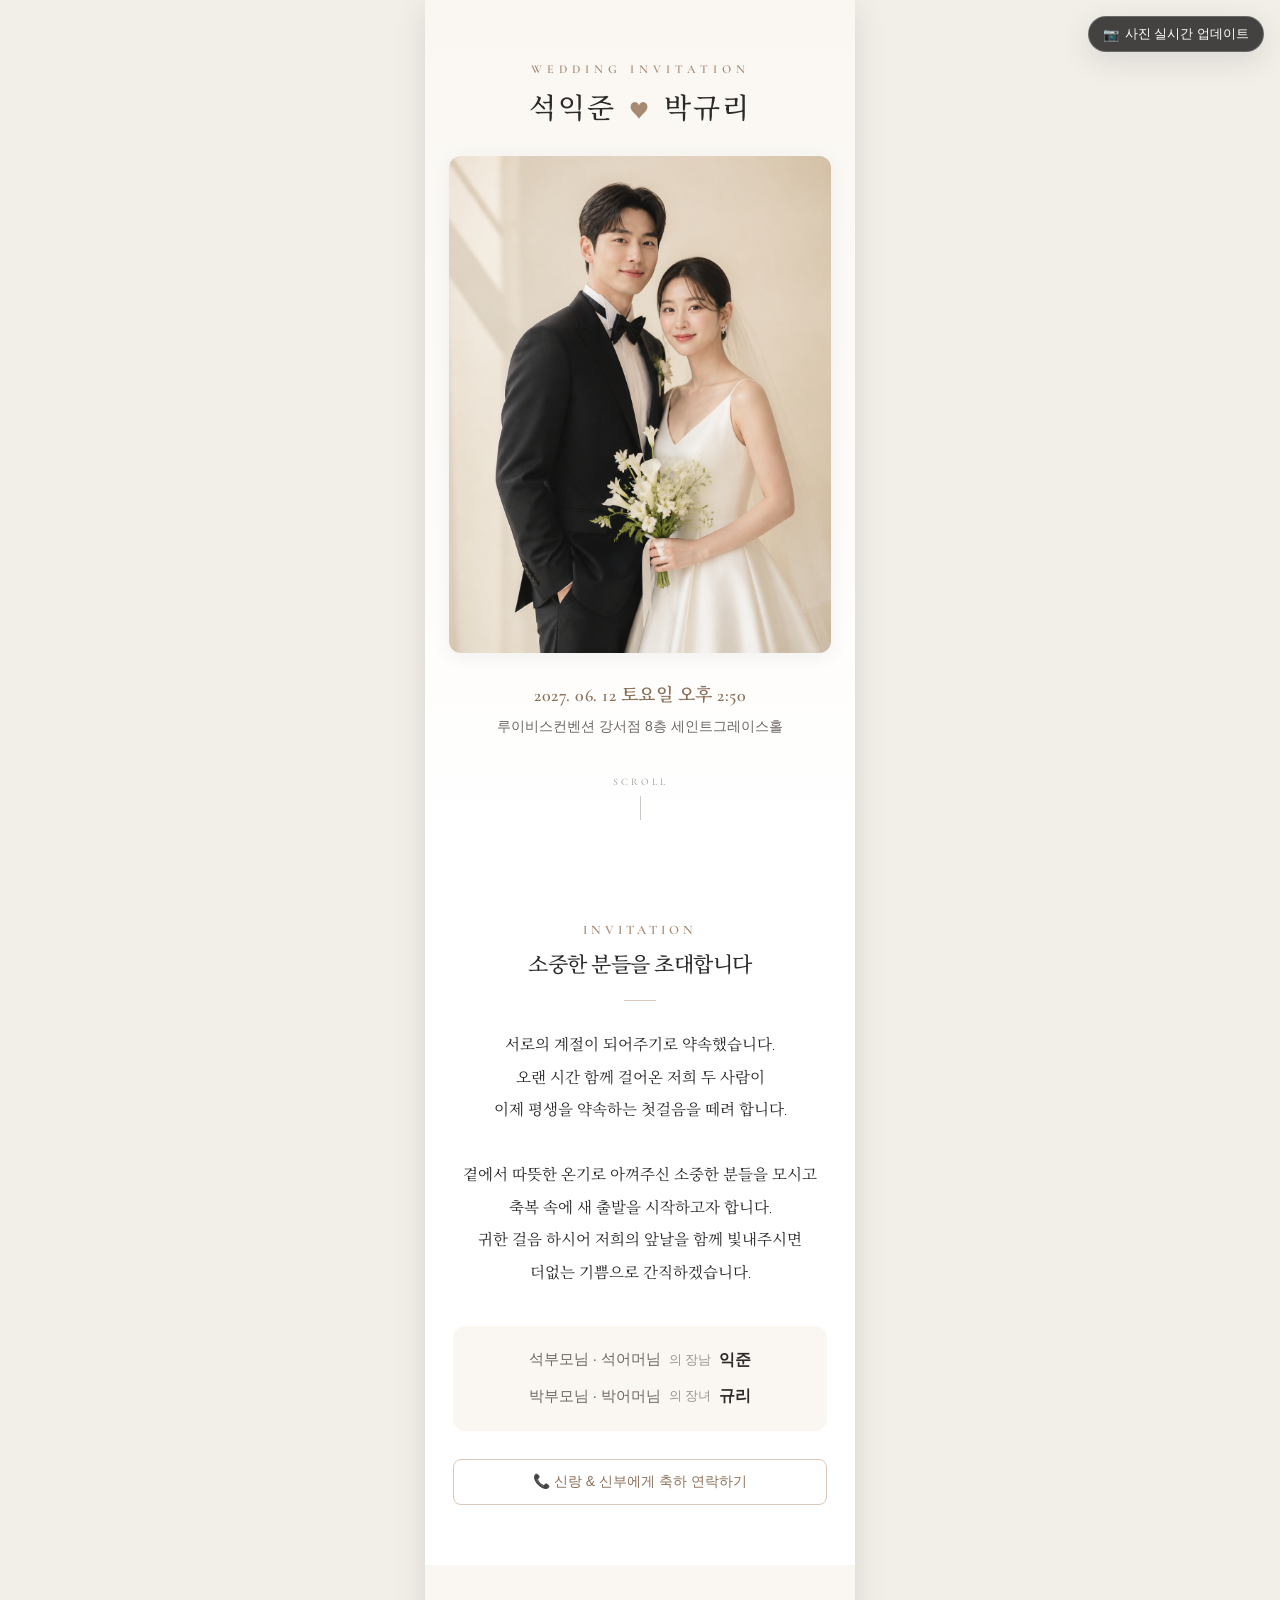
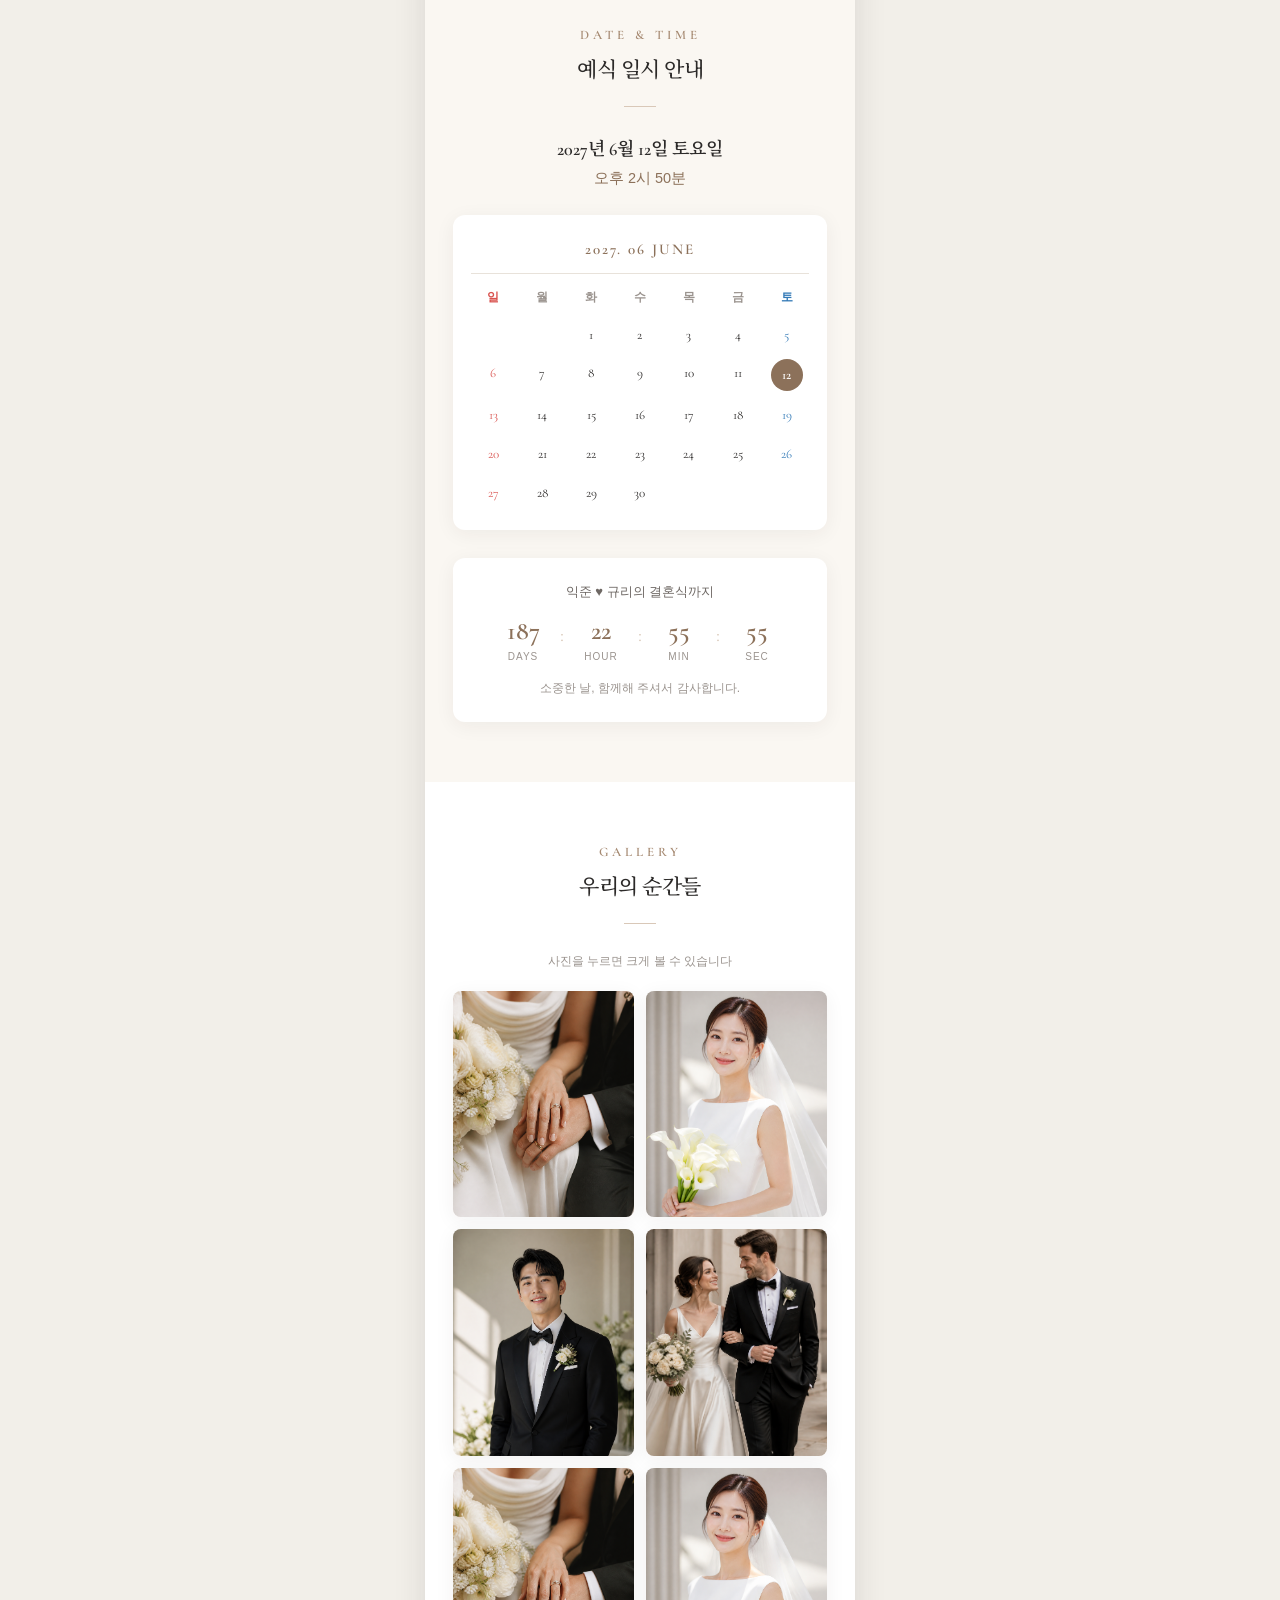
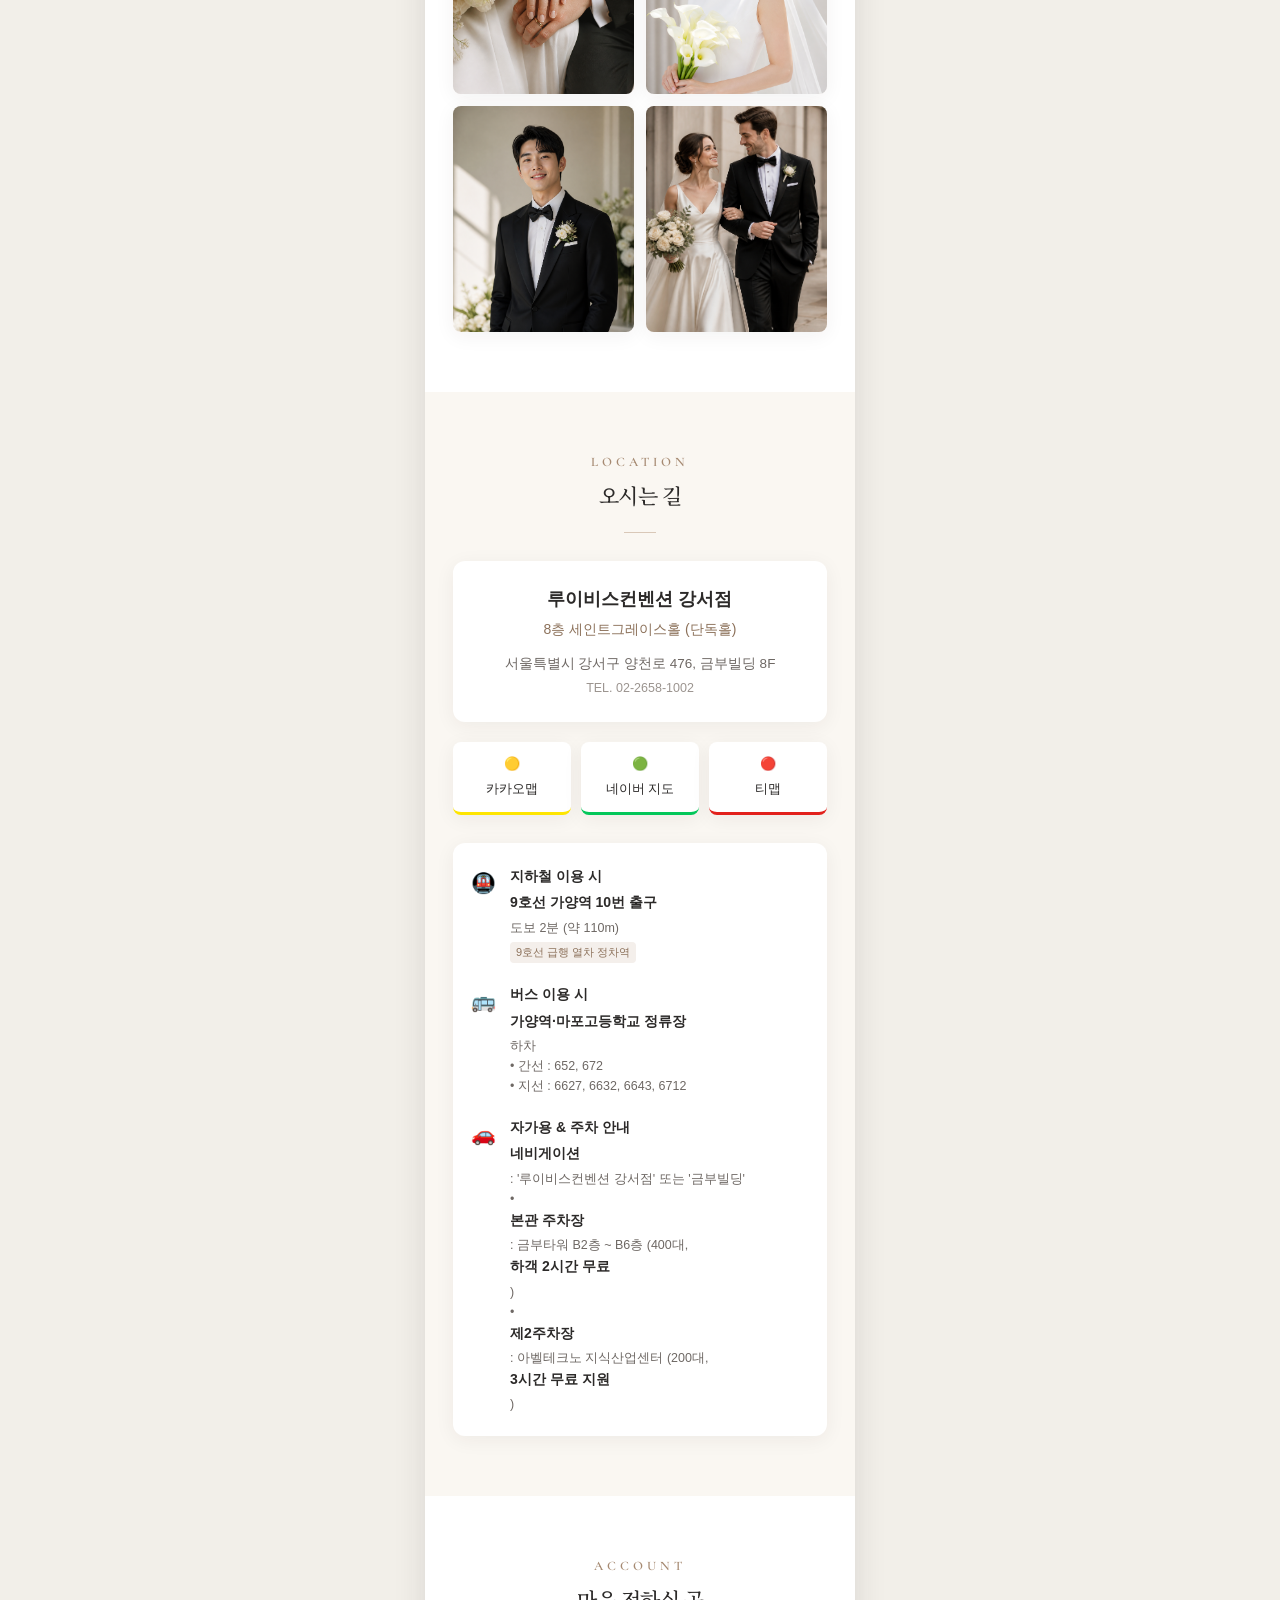
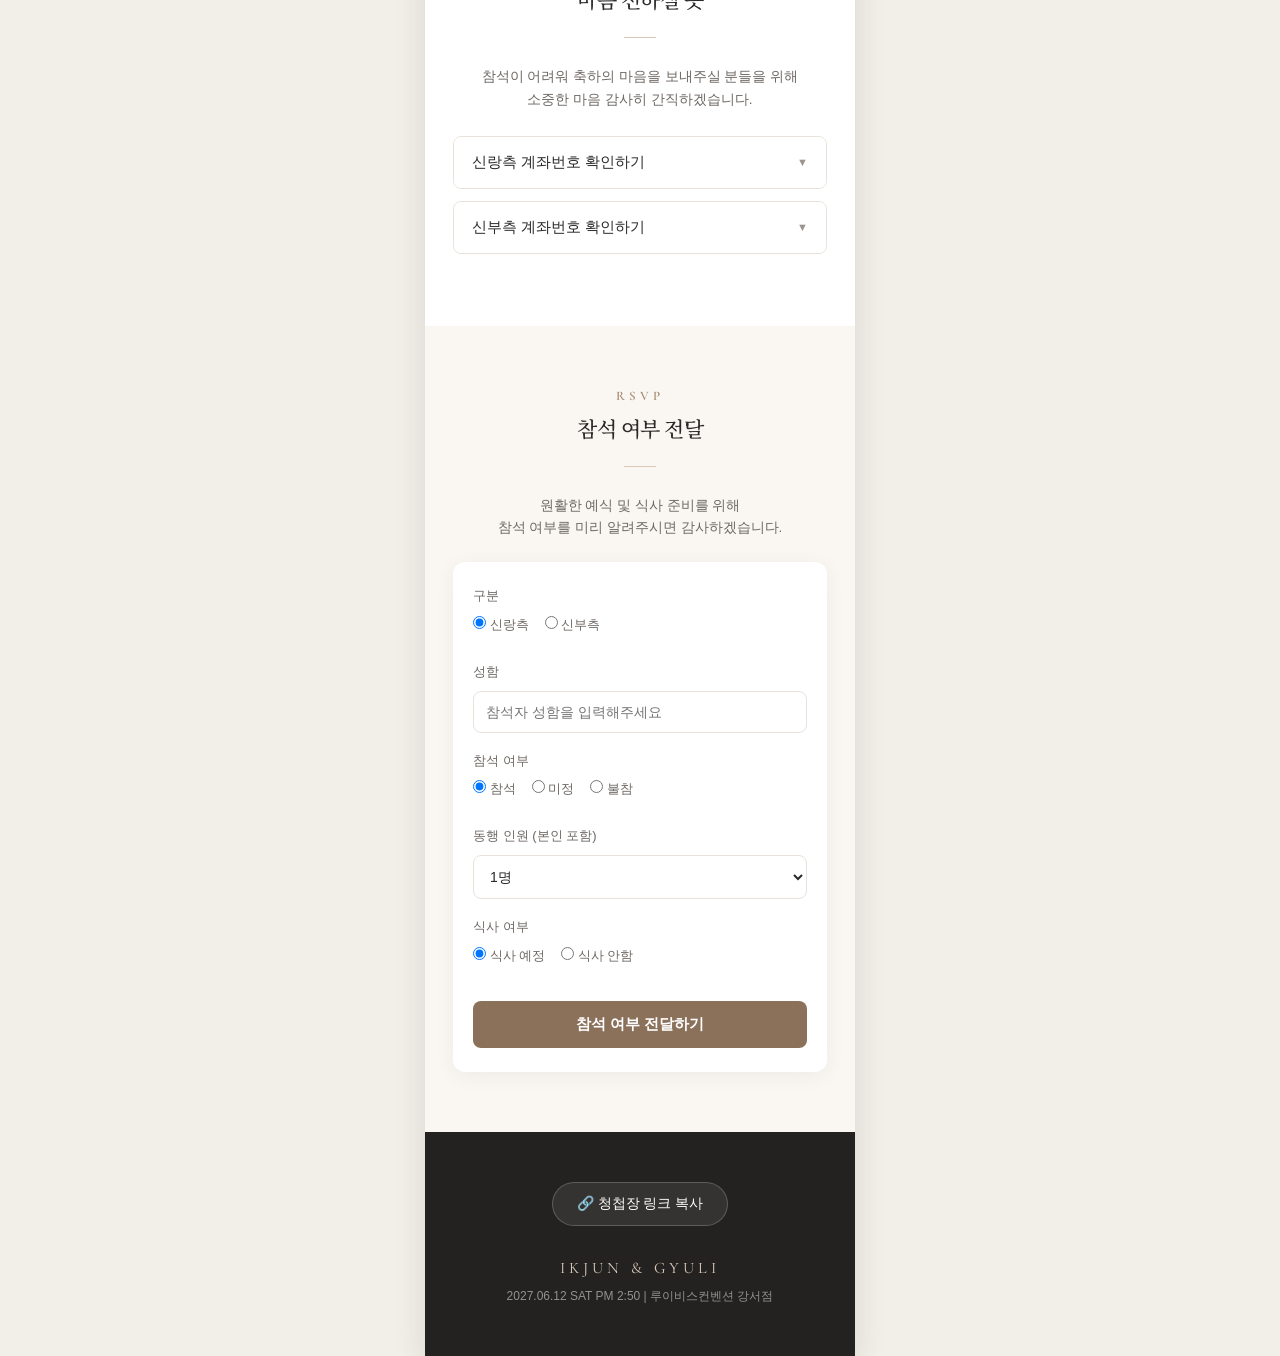
==== index.html @ af6e1e50 "석익준 ♥ 박규리 모바일 청첩장 웹사이트 최초 배포" ====
<!DOCTYPE html>
<html lang="ko">
<head>
  <meta charset="UTF-8">
  <meta name="viewport" content="width=device-width, initial-scale=1.0, maximum-scale=1.0, user-scalable=no">
  <title>석익준 ♥ 박규리 결혼합니다</title>

  <!-- Open Graph / KakaoTalk Preview -->
  <meta property="og:type" content="website">
  <meta property="og:title" content="석익준 ♥ 박규리 결혼합니다">
  <meta property="og:description" content="2027년 6월 12일 토요일 오후 2시 50분 | 루이비스컨벤션 강서점 8층">
  <meta property="og:image" content="images/cover.jpg">

  <!-- Fonts -->
  <link rel="preconnect" href="https://fonts.googleapis.com">
  <link rel="preconnect" href="https://fonts.gstatic.com" crossorigin>
  <link href="https://fonts.googleapis.com/css2?family=Cormorant+Garamond:ital,wght@0,400;0,600;1,400&family=Noto+Serif+KR:wght@300;400;500;600&family=Pretendard:wght@300;400;500;600&display=swap" rel="stylesheet">

  <link rel="stylesheet" href="style.css">
</head>
<body>

  <!-- Floating Photo Manager Button -->
  <div class="photo-admin-bar">
    <button id="open-photo-manager-btn" class="photo-admin-btn" title="스튜디오 수정본 사진 바로 교체하기">
      <span class="icon">📷</span>
      <span class="text">사진 실시간 업데이트</span>
    </button>
  </div>

  <div class="mobile-wrapper">

    <!-- 1. MAIN COVER -->
    <section class="section cover-section">
      <div class="cover-header">
        <p class="en-sub">WEDDING INVITATION</p>
        <h1 class="couple-names">석익준 <span class="heart">♥</span> 박규리</h1>
      </div>

      <div class="cover-image-container">
        <img id="main-cover-img" src="images/cover.jpg" alt="석익준 박규리 웨딩 커버 사진" class="cover-img">
        <div class="image-overlay"></div>
      </div>

      <div class="cover-info">
        <p class="date-text" id="cover-date-display">2027. 06. 12 토요일 오후 2:50</p>
        <p class="venue-text" id="cover-venue-display">루이비스컨벤션 강서점 8층 세인트그레이스홀</p>
      </div>

      <div class="scroll-down-indicator">
        <span>SCROLL</span>
        <div class="arrow-down"></div>
      </div>
    </section>

    <!-- 2. INVITATION MESSAGE -->
    <section class="section greeting-section">
      <p class="section-en-title">INVITATION</p>
      <h2 class="section-title">소중한 분들을 초대합니다</h2>
      <div class="gold-divider"></div>

      <div class="greeting-message" id="greeting-message-box">
        <!-- Injected from config.js -->
      </div>

      <div class="family-relation">
        <div class="family-row">
          <span class="parents" id="groom-parents">석부모님 · 석어머님</span>
          <span class="relation">의 장남</span>
          <span class="name groom-highlight" id="groom-name">익준</span>
        </div>
        <div class="family-row">
          <span class="parents" id="bride-parents">박부모님 · 박어머님</span>
          <span class="relation">의 장녀</span>
          <span class="name bride-highlight" id="bride-name">규리</span>
        </div>
      </div>

      <div class="contact-action-box">
        <button class="btn-outline" id="open-contact-modal-btn">
          📞 신랑 & 신부에게 축하 연락하기
        </button>
      </div>
    </section>

    <!-- 3. CALENDAR & D-DAY -->
    <section class="section calendar-section">
      <p class="section-en-title">DATE & TIME</p>
      <h2 class="section-title">예식 일시 안내</h2>
      <div class="gold-divider"></div>

      <p class="date-large">2027년 6월 12일 토요일</p>
      <p class="time-large">오후 2시 50분</p>

      <!-- Mini Calendar -->
      <div class="mini-calendar-card">
        <div class="cal-header">2027. 06 JUNE</div>
        <div class="cal-grid">
          <span class="cal-day sun">일</span>
          <span class="cal-day">월</span>
          <span class="cal-day">화</span>
          <span class="cal-day">수</span>
          <span class="cal-day">목</span>
          <span class="cal-day">금</span>
          <span class="cal-day sat">토</span>

          <span class="cal-num empty"></span>
          <span class="cal-num empty"></span>
          <span class="cal-num">1</span>
          <span class="cal-num">2</span>
          <span class="cal-num">3</span>
          <span class="cal-num">4</span>
          <span class="cal-num sat">5</span>

          <span class="cal-num sun">6</span>
          <span class="cal-num">7</span>
          <span class="cal-num">8</span>
          <span class="cal-num">9</span>
          <span class="cal-num">10</span>
          <span class="cal-num">11</span>
          <span class="cal-num sat target-wedding-day">12<span class="day-heart">♥</span></span>

          <span class="cal-num sun">13</span>
          <span class="cal-num">14</span>
          <span class="cal-num">15</span>
          <span class="cal-num">16</span>
          <span class="cal-num">17</span>
          <span class="cal-num">18</span>
          <span class="cal-num sat">19</span>

          <span class="cal-num sun">20</span>
          <span class="cal-num">21</span>
          <span class="cal-num">22</span>
          <span class="cal-num">23</span>
          <span class="cal-num">24</span>
          <span class="cal-num">25</span>
          <span class="cal-num sat">26</span>

          <span class="cal-num sun">27</span>
          <span class="cal-num">28</span>
          <span class="cal-num">29</span>
          <span class="cal-num">30</span>
          <span class="cal-num empty"></span>
          <span class="cal-num empty"></span>
          <span class="cal-num empty"></span>
        </div>
      </div>

      <!-- D-DAY COUNTDOWN -->
      <div class="dday-countdown-box">
        <p class="dday-tag" id="dday-title">익준 ♥ 규리의 결혼식까지</p>
        <div class="countdown-units">
          <div class="unit-box">
            <span class="number" id="cd-days">000</span>
            <span class="label">DAYS</span>
          </div>
          <span class="colon">:</span>
          <div class="unit-box">
            <span class="number" id="cd-hours">00</span>
            <span class="label">HOUR</span>
          </div>
          <span class="colon">:</span>
          <div class="unit-box">
            <span class="number" id="cd-minutes">00</span>
            <span class="label">MIN</span>
          </div>
          <span class="colon">:</span>
          <div class="unit-box">
            <span class="number" id="cd-seconds">00</span>
            <span class="label">SEC</span>
          </div>
        </div>
        <p class="dday-msg" id="dday-submessage">소중한 날, 함께해 주셔서 감사합니다.</p>
      </div>
    </section>

    <!-- 4. GALLERY -->
    <section class="section gallery-section">
      <p class="section-en-title">GALLERY</p>
      <h2 class="section-title">우리의 순간들</h2>
      <div class="gold-divider"></div>
      <p class="gallery-hint">사진을 누르면 크게 볼 수 있습니다</p>

      <div class="gallery-grid" id="gallery-grid-container">
        <!-- 8 photos dynamically rendered -->
      </div>
    </section>

    <!-- 5. LOCATION & NAVIGATION -->
    <section class="section location-section">
      <p class="section-en-title">LOCATION</p>
      <h2 class="section-title">오시는 길</h2>
      <div class="gold-divider"></div>

      <div class="venue-info-card">
        <h3 class="venue-main-title" id="loc-venue-name">루이비스컨벤션 강서점</h3>
        <p class="venue-hall-sub" id="loc-venue-hall">8층 세인트그레이스홀 (단독홀)</p>
        <p class="venue-address" id="loc-venue-address">서울특별시 강서구 양천로 476, 금부빌딩 8F</p>
        <p class="venue-phone" id="loc-venue-phone">TEL. 02-2658-1002</p>
      </div>

      <!-- Quick Nav Buttons -->
      <div class="nav-app-buttons">
        <a id="btn-nav-kakao" href="#" target="_blank" class="nav-btn kakao">
          <span class="nav-icon">🟡</span> 카카오맵
        </a>
        <a id="btn-nav-naver" href="#" target="_blank" class="nav-btn naver">
          <span class="nav-icon">🟢</span> 네이버 지도
        </a>
        <a id="btn-nav-tmap" href="#" target="_blank" class="nav-btn tmap">
          <span class="nav-icon">🔴</span> 티맵
        </a>
      </div>

      <!-- Transit Details -->
      <div class="transit-guide-box">
        <div class="transit-item">
          <div class="transit-icon subway">🚇</div>
          <div class="transit-text">
            <strong>지하철 이용 시</strong>
            <p><strong>9호선 가양역 10번 출구</strong> 도보 2분 (약 110m)<br>
            <span class="tag-accent">9호선 급행 열차 정차역</span></p>
          </div>
        </div>

        <div class="transit-item">
          <div class="transit-icon bus">🚌</div>
          <div class="transit-text">
            <strong>버스 이용 시</strong>
            <p><strong>가양역·마포고등학교 정류장</strong> 하차<br>
            • 간선 : 652, 672<br>
            • 지선 : 6627, 6632, 6643, 6712</p>
          </div>
        </div>

        <div class="transit-item">
          <div class="transit-icon car">🚗</div>
          <div class="transit-text">
            <strong>자가용 & 주차 안내</strong>
            <p><strong>네비게이션</strong> : '루이비스컨벤션 강서점' 또는 '금부빌딩'<br>
            • <strong>본관 주차장</strong> : 금부타워 B2층 ~ B6층 (400대, <strong>하객 2시간 무료</strong>)<br>
            • <strong>제2주차장</strong> : 아벨테크노 지식산업센터 (200대, <strong>3시간 무료 지원</strong>)</p>
          </div>
        </div>
      </div>
    </section>

    <!-- 6. ACCOUNT / GIFT -->
    <section class="section account-section">
      <p class="section-en-title">ACCOUNT</p>
      <h2 class="section-title">마음 전하실 곳</h2>
      <div class="gold-divider"></div>
      <p class="account-desc">
        참석이 어려워 축하의 마음을 보내주실 분들을 위해<br>
        소중한 마음 감사히 간직하겠습니다.
      </p>

      <!-- Groom Account Accordion -->
      <div class="account-accordion">
        <button class="accordion-header" id="acc-groom-toggle">
          <span>신랑측 계좌번호 확인하기</span>
          <span class="arrow">▼</span>
        </button>
        <div class="accordion-content" id="acc-groom-body">
          <div class="account-item">
            <div class="acc-info">
              <span class="bank-name" id="groom-acc-bank">국민은행</span>
              <span class="acc-num" id="groom-acc-num">000-000-000000</span>
              <span class="acc-holder" id="groom-acc-holder">예금주 : 석익준</span>
            </div>
            <button class="btn-copy" onclick="copyAccount('groom')">복사</button>
          </div>
        </div>
      </div>

      <!-- Bride Account Accordion -->
      <div class="account-accordion">
        <button class="accordion-header" id="acc-bride-toggle">
          <span>신부측 계좌번호 확인하기</span>
          <span class="arrow">▼</span>
        </button>
        <div class="accordion-content" id="acc-bride-body">
          <div class="account-item">
            <div class="acc-info">
              <span class="bank-name" id="bride-acc-bank">신한은행</span>
              <span class="acc-num" id="bride-acc-num">000-000-000000</span>
              <span class="acc-holder" id="bride-acc-holder">예금주 : 박규리</span>
            </div>
            <button class="btn-copy" onclick="copyAccount('bride')">복사</button>
          </div>
        </div>
      </div>
    </section>

    <!-- 7. RSVP (ATTENDANCE) -->
    <section class="section rsvp-section">
      <p class="section-en-title">RSVP</p>
      <h2 class="section-title">참석 여부 전달</h2>
      <div class="gold-divider"></div>
      <p class="rsvp-desc">
        원활한 예식 및 식사 준비를 위해<br>
        참석 여부를 미리 알려주시면 감사하겠습니다.
      </p>

      <form id="rsvp-form" class="rsvp-form" onsubmit="handleRSVP(event)">
        <div class="form-group">
          <label>구분</label>
          <div class="radio-row">
            <label class="radio-label">
              <input type="radio" name="side" value="신랑측" checked> 신랑측
            </label>
            <label class="radio-label">
              <input type="radio" name="side" value="신부측"> 신부측
            </label>
          </div>
        </div>

        <div class="form-group">
          <label for="rsvp-name">성함</label>
          <input type="text" id="rsvp-name" placeholder="참석자 성함을 입력해주세요" required>
        </div>

        <div class="form-group">
          <label>참석 여부</label>
          <div class="radio-row">
            <label class="radio-label">
              <input type="radio" name="attend" value="참석" checked> 참석
            </label>
            <label class="radio-label">
              <input type="radio" name="attend" value="미정"> 미정
            </label>
            <label class="radio-label">
              <input type="radio" name="attend" value="불참"> 불참
            </label>
          </div>
        </div>

        <div class="form-group">
          <label for="rsvp-count">동행 인원 (본인 포함)</label>
          <select id="rsvp-count">
            <option value="1">1명</option>
            <option value="2">2명</option>
            <option value="3">3명</option>
            <option value="4">4명 이상</option>
          </select>
        </div>

        <div class="form-group">
          <label>식사 여부</label>
          <div class="radio-row">
            <label class="radio-label">
              <input type="radio" name="meal" value="식사함" checked> 식사 예정
            </label>
            <label class="radio-label">
              <input type="radio" name="meal" value="식사안함"> 식사 안함
            </label>
          </div>
        </div>

        <button type="submit" class="btn-submit-rsvp">참석 여부 전달하기</button>
      </form>
    </section>

    <!-- 8. SHARE & FOOTER -->
    <footer class="footer-section">
      <div class="share-buttons">
        <button class="btn-share link" onclick="copyPageLink()">
          🔗 청첩장 링크 복사
        </button>
      </div>

      <div class="footer-credits">
        <p class="footer-names">IKJUN & GYULI</p>
        <p class="footer-copy">2027.06.12 SAT PM 2:50 | 루이비스컨벤션 강서점</p>
      </div>
    </footer>

  </div><!-- /.mobile-wrapper -->


  <!-- MODAL 1: CONTACT MODAL -->
  <div id="contact-modal" class="modal-overlay">
    <div class="modal-card">
      <div class="modal-header">
        <h3>축하 연락하기</h3>
        <button class="modal-close" onclick="closeContactModal()">✕</button>
      </div>
      <div class="modal-body">
        <div class="contact-person-card">
          <div class="person-role">신랑 석익준</div>
          <div class="person-btns">
            <a href="tel:010-0000-0000" class="btn-call">📞 전화</a>
            <a href="sms:010-0000-0000" class="btn-sms">💬 문자</a>
          </div>
        </div>
        <div class="contact-person-card">
          <div class="person-role">신부 박규리</div>
          <div class="person-btns">
            <a href="tel:010-8700-9597" class="btn-call">📞 전화</a>
            <a href="sms:010-8700-9597" class="btn-sms">💬 문자</a>
          </div>
        </div>
      </div>
    </div>
  </div>


  <!-- MODAL 2: LIGHTBOX PHOTO MODAL -->
  <div id="lightbox-modal" class="lightbox-overlay" onclick="closeLightbox(event)">
    <div class="lightbox-content">
      <button class="lightbox-close" onclick="closeLightboxDirect()">✕</button>
      <img id="lightbox-img" src="" alt="웨딩 사진 확대">
      <div class="lightbox-nav">
        <button class="lightbox-prev" onclick="prevLightbox(event)">‹</button>
        <span id="lightbox-counter" class="lightbox-counter">1 / 8</span>
        <button class="lightbox-next" onclick="nextLightbox(event)">›</button>
      </div>
    </div>
  </div>


  <!-- MODAL 3: ⭐️ REAL-TIME PHOTO UPDATE MANAGER (규리 님 전용 사진 교체 모달) -->
  <div id="photo-manager-modal" class="modal-overlay">
    <div class="modal-card photo-admin-card">
      <div class="modal-header">
        <h3>📷 사진 실시간 업데이트 관리</h3>
        <button class="modal-close" onclick="closePhotoManager()">✕</button>
      </div>
      <div class="modal-body">
        <p class="admin-notice">
          스튜디오 수정본 사진이 나오면 아래 버튼을 눌러 사진을 선택해 주세요.<br>
          <strong>화면에 즉시 반영되어 모바일 청첩장 모습을 바로 확인하실 수 있습니다!</strong>
        </p>

        <!-- Cover Photo Upload -->
        <div class="upload-slot-group">
          <label class="slot-title">👑 메인 커버 사진 (1장)</label>
          <div class="slot-row">
            <div class="thumb-preview" id="thumb-cover">
              <img src="images/cover.jpg" alt="커버 미리보기">
            </div>
            <div class="slot-controls">
              <input type="file" id="input-cover" accept="image/*" class="file-input" onchange="previewImage(event, 'cover')">
              <label for="input-cover" class="btn-file-select">사진 선택하기</label>
            </div>
          </div>
        </div>

        <hr class="admin-divider">

        <!-- Gallery Photos Upload (1~8) -->
        <div class="upload-slot-group">
          <label class="slot-title">🖼️ 갤러리 사진 (최대 8장)</label>
          <div class="gallery-upload-grid" id="gallery-upload-slots">
            <!-- 8 upload slots generated by JS -->
          </div>
        </div>

        <div class="admin-action-bar">
          <button class="btn-admin-apply" onclick="applyPhotoChanges()">✨ 변경사항 화면에 반영하기</button>
          <button class="btn-admin-reset" onclick="resetToDefaultPhotos()">기본값으로 되돌리기</button>
        </div>
      </div>
    </div>
  </div>

  <!-- TOAST NOTIFICATION -->
  <div id="toast-message" class="toast">계좌번호가 복사되었습니다.</div>

  <!-- Scripts -->
  <script src="config.js"></script>
  <script src="script.js"></script>
</body>
</html>
---- style.css ----
/* ============================================================
   석익준 ♥ 박규리 모바일 청첩장 고품격 에디토리얼 스타일
   ============================================================ */

:root {
  --bg-page: #F2EFE9;
  --bg-card: #FFFFFF;
  --bg-tint: #FAF7F2;
  --text-main: #2C2A29;
  --text-sub: #6E6864;
  --text-light: #9B948F;
  --gold-primary: #A68A72;
  --gold-dark: #8C715A;
  --gold-light: #D9C8B8;
  --gold-faint: #F4EFEB;
  --border-hairline: #E8E2DA;
  --shadow-soft: 0 4px 20px rgba(44, 42, 41, 0.06);
  --shadow-float: 0 8px 30px rgba(44, 42, 41, 0.12);
  --font-serif: "Cormorant Garamond", "Noto Serif KR", serif;
  --font-sans: "Pretendard", -apple-system, BlinkMacSystemFont, sans-serif;
}

* {
  box-sizing: border-box;
  margin: 0;
  padding: 0;
  -webkit-tap-highlight-color: transparent;
}

body {
  background-color: var(--bg-page);
  color: var(--text-main);
  font-family: var(--font-sans);
  line-height: 1.6;
  display: flex;
  justify-content: center;
  align-items: flex-start;
  min-height: 100vh;
  padding: 0;
}

/* Floating Photo Admin Button */
.photo-admin-bar {
  position: fixed;
  top: 16px;
  right: 16px;
  z-index: 1000;
}

.photo-admin-btn {
  background: rgba(44, 42, 41, 0.88);
  color: #FFF;
  border: 1px solid rgba(255, 255, 255, 0.2);
  padding: 8px 14px;
  border-radius: 24px;
  font-size: 13px;
  font-weight: 500;
  display: flex;
  align-items: center;
  gap: 6px;
  cursor: pointer;
  box-shadow: var(--shadow-float);
  backdrop-filter: blur(8px);
  transition: all 0.2s ease;
}

.photo-admin-btn:hover {
  background: var(--gold-dark);
  transform: translateY(-2px);
}

/* Mobile Wrapper (Fixed 430px max width for authentic mobile view) */
.mobile-wrapper {
  width: 100%;
  max-width: 430px;
  background-color: var(--bg-card);
  min-height: 100vh;
  box-shadow: var(--shadow-float);
  position: relative;
  overflow: hidden;
  margin: 0 auto;
}

/* Common Section */
.section {
  padding: 60px 28px;
  text-align: center;
  position: relative;
}

.section-en-title {
  font-family: var(--font-serif);
  font-size: 13px;
  letter-spacing: 4px;
  color: var(--gold-primary);
  margin-bottom: 8px;
  text-transform: uppercase;
  font-weight: 600;
}

.section-title {
  font-family: var(--font-serif);
  font-size: 21px;
  font-weight: 500;
  color: var(--text-main);
  letter-spacing: -0.5px;
}

.gold-divider {
  width: 32px;
  height: 1px;
  background-color: var(--gold-light);
  margin: 18px auto 28px;
}

/* ============================================================
   1. COVER SECTION
   ============================================================ */
.cover-section {
  padding: 60px 24px 40px;
  background: linear-gradient(180deg, #FAF7F2 0%, #FFFFFF 100%);
}

.cover-header {
  margin-bottom: 24px;
}

.cover-header .en-sub {
  font-family: var(--font-serif);
  font-size: 12px;
  letter-spacing: 5px;
  color: var(--gold-primary);
  margin-bottom: 8px;
  font-weight: 600;
}

.couple-names {
  font-family: var(--font-serif);
  font-size: 28px;
  font-weight: 500;
  letter-spacing: 2px;
  color: var(--text-main);
}

.couple-names .heart {
  color: var(--gold-primary);
  font-size: 20px;
  margin: 0 4px;
}

.cover-image-container {
  width: 100%;
  aspect-ratio: 4 / 5.2;
  border-radius: 12px;
  overflow: hidden;
  box-shadow: var(--shadow-soft);
  position: relative;
  background-color: var(--bg-tint);
}

.cover-img {
  width: 100%;
  height: 100%;
  object-fit: cover;
  display: block;
  transition: transform 0.4s ease;
}

.cover-info {
  margin-top: 28px;
}

.cover-info .date-text {
  font-family: var(--font-serif);
  font-size: 18px;
  font-weight: 600;
  color: var(--gold-dark);
  letter-spacing: 0.5px;
  margin-bottom: 6px;
}

.cover-info .venue-text {
  font-size: 14px;
  color: var(--text-sub);
}

.scroll-down-indicator {
  margin-top: 36px;
  display: flex;
  flex-direction: column;
  align-items: center;
  gap: 6px;
  opacity: 0.5;
}

.scroll-down-indicator span {
  font-size: 10px;
  letter-spacing: 3px;
  font-family: var(--font-serif);
}

.arrow-down {
  width: 1px;
  height: 24px;
  background: var(--text-light);
  animation: bounceDown 1.8s infinite;
}

@keyframes bounceDown {
  0%, 100% { transform: translateY(0); opacity: 0.3; }
  50% { transform: translateY(6px); opacity: 1; }
}

/* ============================================================
   2. GREETING SECTION
   ============================================================ */
.greeting-section {
  background-color: var(--bg-card);
}

.greeting-message {
  font-family: var(--font-serif);
  font-size: 15.5px;
  line-height: 2.1;
  color: var(--text-main);
  word-break: keep-all;
  margin-bottom: 36px;
}

.family-relation {
  background-color: var(--bg-tint);
  border-radius: 12px;
  padding: 22px 20px;
  margin-bottom: 28px;
  display: flex;
  flex-direction: column;
  gap: 12px;
}

.family-row {
  font-size: 14.5px;
  display: flex;
  justify-content: center;
  align-items: center;
  gap: 8px;
}

.family-row .parents {
  color: var(--text-sub);
}

.family-row .relation {
  color: var(--text-light);
  font-size: 13px;
}

.family-row .name {
  font-weight: 600;
  color: var(--text-main);
  font-size: 15.5px;
}

.btn-outline {
  width: 100%;
  padding: 13px;
  background: #FFF;
  border: 1px solid var(--gold-light);
  border-radius: 8px;
  color: var(--gold-dark);
  font-size: 14px;
  font-weight: 500;
  cursor: pointer;
  transition: all 0.2s ease;
}

.btn-outline:hover {
  background: var(--gold-faint);
  border-color: var(--gold-primary);
}

/* ============================================================
   3. CALENDAR & D-DAY
   ============================================================ */
.calendar-section {
  background-color: var(--bg-tint);
}

.date-large {
  font-family: var(--font-serif);
  font-size: 18px;
  font-weight: 600;
  color: var(--text-main);
}

.time-large {
  font-size: 14.5px;
  color: var(--gold-dark);
  margin-top: 4px;
  margin-bottom: 24px;
}

.mini-calendar-card {
  background: #FFF;
  border-radius: 12px;
  padding: 22px 18px;
  box-shadow: var(--shadow-soft);
  margin-bottom: 28px;
}

.cal-header {
  font-family: var(--font-serif);
  font-size: 15px;
  font-weight: 600;
  letter-spacing: 2px;
  color: var(--gold-dark);
  padding-bottom: 12px;
  border-bottom: 1px solid var(--border-hairline);
  margin-bottom: 14px;
}

.cal-grid {
  display: grid;
  grid-template-columns: repeat(7, 1fr);
  gap: 10px 4px;
  font-size: 13px;
  text-align: center;
}

.cal-day {
  font-weight: 600;
  color: var(--text-light);
  font-size: 12px;
  padding-bottom: 4px;
}

.cal-day.sun, .cal-num.sun { color: #D9534F; }
.cal-day.sat, .cal-num.sat { color: #337AB7; }

.cal-num {
  padding: 4px 0;
  position: relative;
  font-family: var(--font-serif);
}

.cal-num.target-wedding-day {
  background-color: var(--gold-dark);
  color: #FFF !important;
  border-radius: 50%;
  font-weight: 600;
  display: flex;
  align-items: center;
  justify-content: center;
  width: 32px;
  height: 32px;
  margin: 0 auto;
}

.target-wedding-day .day-heart {
  display: none;
}

/* D-Day Countdown */
.dday-countdown-box {
  background: #FFF;
  border-radius: 12px;
  padding: 24px 16px;
  box-shadow: var(--shadow-soft);
}

.dday-tag {
  font-size: 13px;
  color: var(--text-sub);
  margin-bottom: 14px;
}

.countdown-units {
  display: flex;
  justify-content: center;
  align-items: center;
  gap: 10px;
}

.unit-box {
  display: flex;
  flex-direction: column;
  align-items: center;
  min-width: 54px;
}

.unit-box .number {
  font-family: var(--font-serif);
  font-size: 26px;
  font-weight: 600;
  color: var(--gold-dark);
  line-height: 1.1;
}

.unit-box .label {
  font-size: 10px;
  letter-spacing: 1px;
  color: var(--text-light);
  margin-top: 4px;
}

.colon {
  font-family: var(--font-serif);
  font-size: 20px;
  color: var(--gold-light);
  margin-bottom: 12px;
}

.dday-msg {
  font-size: 12px;
  color: var(--text-light);
  margin-top: 14px;
}

/* ============================================================
   4. GALLERY
   ============================================================ */
.gallery-section {
  background-color: var(--bg-card);
}

.gallery-hint {
  font-size: 12px;
  color: var(--text-light);
  margin-bottom: 20px;
}

.gallery-grid {
  display: grid;
  grid-template-columns: repeat(2, 1fr);
  gap: 12px;
}

.gallery-item {
  aspect-ratio: 1 / 1.25;
  border-radius: 8px;
  overflow: hidden;
  background-color: var(--bg-tint);
  cursor: pointer;
  box-shadow: var(--shadow-soft);
  position: relative;
}

.gallery-item img {
  width: 100%;
  height: 100%;
  object-fit: cover;
  transition: transform 0.3s ease;
}

.gallery-item:hover img {
  transform: scale(1.04);
}

/* ============================================================
   5. LOCATION & NAVIGATION
   ============================================================ */
.location-section {
  background-color: var(--bg-tint);
}

.venue-info-card {
  background: #FFF;
  border-radius: 12px;
  padding: 24px 20px;
  margin-bottom: 20px;
  box-shadow: var(--shadow-soft);
}

.venue-main-title {
  font-size: 18px;
  font-weight: 600;
  color: var(--text-main);
  margin-bottom: 4px;
}

.venue-hall-sub {
  font-size: 14px;
  color: var(--gold-dark);
  font-weight: 500;
  margin-bottom: 12px;
}

.venue-address {
  font-size: 13.5px;
  color: var(--text-sub);
  margin-bottom: 4px;
}

.venue-phone {
  font-size: 12.5px;
  color: var(--text-light);
}

/* Nav App Buttons */
.nav-app-buttons {
  display: grid;
  grid-template-columns: repeat(3, 1fr);
  gap: 10px;
  margin-bottom: 28px;
}

.nav-btn {
  padding: 12px 6px;
  border-radius: 8px;
  font-size: 13px;
  font-weight: 500;
  text-decoration: none;
  display: flex;
  flex-direction: column;
  align-items: center;
  gap: 4px;
  box-shadow: var(--shadow-soft);
  background: #FFF;
  color: var(--text-main);
  transition: transform 0.15s ease;
}

.nav-btn:hover {
  transform: translateY(-2px);
}

.nav-btn.kakao { border-bottom: 3px solid #FEE500; }
.nav-btn.naver { border-bottom: 3px solid #03C75A; }
.nav-btn.tmap { border-bottom: 3px solid #E2211C; }

/* Transit Guides */
.transit-guide-box {
  background: #FFF;
  border-radius: 12px;
  padding: 22px 18px;
  text-align: left;
  display: flex;
  flex-direction: column;
  gap: 20px;
  box-shadow: var(--shadow-soft);
}

.transit-item {
  display: flex;
  gap: 14px;
  align-items: flex-start;
}

.transit-icon {
  font-size: 20px;
  padding-top: 2px;
}

.transit-text strong {
  display: block;
  font-size: 14px;
  color: var(--text-main);
  margin-bottom: 4px;
}

.transit-text p {
  font-size: 12.5px;
  color: var(--text-sub);
  line-height: 1.6;
}

.tag-accent {
  display: inline-block;
  background: var(--gold-faint);
  color: var(--gold-dark);
  padding: 2px 6px;
  border-radius: 4px;
  font-size: 11px;
  font-weight: 500;
  margin-top: 4px;
}

/* ============================================================
   6. ACCOUNT SECTION
   ============================================================ */
.account-section {
  background-color: var(--bg-card);
}

.account-desc {
  font-size: 13.5px;
  color: var(--text-sub);
  margin-bottom: 24px;
  line-height: 1.7;
}

.account-accordion {
  border: 1px solid var(--border-hairline);
  border-radius: 8px;
  margin-bottom: 12px;
  overflow: hidden;
  background: #FFF;
}

.accordion-header {
  width: 100%;
  padding: 16px 18px;
  background: #FFF;
  border: none;
  font-size: 14.5px;
  font-weight: 500;
  color: var(--text-main);
  display: flex;
  justify-content: space-between;
  align-items: center;
  cursor: pointer;
}

.accordion-header .arrow {
  font-size: 11px;
  color: var(--text-light);
  transition: transform 0.2s ease;
}

.accordion-header.active .arrow {
  transform: rotate(180deg);
}

.accordion-content {
  display: none;
  padding: 16px 18px;
  background: var(--bg-tint);
  border-top: 1px solid var(--border-hairline);
}

.accordion-content.show {
  display: block;
}

.account-item {
  display: flex;
  justify-content: space-between;
  align-items: center;
}

.acc-info {
  display: flex;
  flex-direction: column;
  text-align: left;
}

.acc-info .bank-name {
  font-size: 13px;
  color: var(--text-sub);
}

.acc-info .acc-num {
  font-size: 15px;
  font-weight: 600;
  color: var(--text-main);
  margin: 2px 0;
  letter-spacing: 0.5px;
}

.acc-info .acc-holder {
  font-size: 12px;
  color: var(--text-light);
}

.btn-copy {
  padding: 8px 14px;
  background: var(--gold-dark);
  color: #FFF;
  border: none;
  border-radius: 6px;
  font-size: 12.5px;
  cursor: pointer;
  transition: background 0.15s ease;
}

.btn-copy:hover {
  background: var(--gold-primary);
}

/* ============================================================
   7. RSVP SECTION
   ============================================================ */
.rsvp-section {
  background-color: var(--bg-tint);
}

.rsvp-desc {
  font-size: 13.5px;
  color: var(--text-sub);
  margin-bottom: 24px;
}

.rsvp-form {
  background: #FFF;
  border-radius: 12px;
  padding: 24px 20px;
  box-shadow: var(--shadow-soft);
  text-align: left;
}

.form-group {
  margin-bottom: 18px;
}

.form-group label {
  display: block;
  font-size: 13px;
  font-weight: 500;
  color: var(--text-sub);
  margin-bottom: 8px;
}

.radio-row {
  display: flex;
  gap: 16px;
}

.radio-label {
  font-size: 14px;
  display: flex;
  align-items: center;
  gap: 6px;
  cursor: pointer;
}

.form-group input[type="text"],
.form-group select {
  width: 100%;
  padding: 12px;
  border: 1px solid var(--border-hairline);
  border-radius: 8px;
  font-size: 14px;
  color: var(--text-main);
  outline: none;
  background: #FFF;
}

.form-group input[type="text"]:focus,
.form-group select:focus {
  border-color: var(--gold-primary);
}

.btn-submit-rsvp {
  width: 100%;
  padding: 14px;
  background: var(--gold-dark);
  color: #FFF;
  border: none;
  border-radius: 8px;
  font-size: 15px;
  font-weight: 600;
  cursor: pointer;
  margin-top: 8px;
  transition: background 0.2s ease;
}

.btn-submit-rsvp:hover {
  background: var(--gold-primary);
}

/* ============================================================
   8. FOOTER & SHARE
   ============================================================ */
.footer-section {
  background-color: #242220;
  color: #FFF;
  padding: 50px 24px;
  text-align: center;
}

.share-buttons {
  margin-bottom: 30px;
}

.btn-share {
  padding: 12px 24px;
  border-radius: 24px;
  font-size: 14px;
  font-weight: 500;
  cursor: pointer;
  border: 1px solid rgba(255, 255, 255, 0.2);
  background: rgba(255, 255, 255, 0.08);
  color: #FFF;
  transition: background 0.2s ease;
}

.btn-share:hover {
  background: rgba(255, 255, 255, 0.16);
}

.footer-names {
  font-family: var(--font-serif);
  font-size: 16px;
  letter-spacing: 4px;
  color: var(--gold-light);
  margin-bottom: 6px;
}

.footer-copy {
  font-size: 12px;
  color: rgba(255, 255, 255, 0.5);
}

/* ============================================================
   MODALS
   ============================================================ */
.modal-overlay {
  position: fixed;
  inset: 0;
  background: rgba(0, 0, 0, 0.55);
  display: none;
  justify-content: center;
  align-items: center;
  z-index: 2000;
  padding: 20px;
}

.modal-overlay.show {
  display: flex;
}

.modal-card {
  width: 100%;
  max-width: 360px;
  background: #FFF;
  border-radius: 14px;
  padding: 24px 20px;
  box-shadow: var(--shadow-float);
  animation: modalPop 0.2s ease;
}

@keyframes modalPop {
  0% { transform: scale(0.95); opacity: 0; }
  100% { transform: scale(1); opacity: 1; }
}

.modal-header {
  display: flex;
  justify-content: space-between;
  align-items: center;
  margin-bottom: 18px;
}

.modal-header h3 {
  font-size: 16px;
  font-weight: 600;
}

.modal-close {
  background: none;
  border: none;
  font-size: 18px;
  color: var(--text-light);
  cursor: pointer;
}

.contact-person-card {
  display: flex;
  justify-content: space-between;
  align-items: center;
  padding: 14px;
  background: var(--bg-tint);
  border-radius: 8px;
  margin-bottom: 10px;
}

.person-role {
  font-size: 14.5px;
  font-weight: 600;
}

.person-btns {
  display: flex;
  gap: 8px;
}

.person-btns a {
  padding: 6px 12px;
  border-radius: 6px;
  font-size: 12.5px;
  text-decoration: none;
  font-weight: 500;
}

.btn-call { background: var(--gold-dark); color: #FFF; }
.btn-sms { background: #E8E2DA; color: var(--text-main); }

/* Lightbox Modal */
.lightbox-overlay {
  position: fixed;
  inset: 0;
  background: rgba(0, 0, 0, 0.92);
  display: none;
  justify-content: center;
  align-items: center;
  z-index: 3000;
}

.lightbox-overlay.show {
  display: flex;
}

.lightbox-content {
  width: 90%;
  max-width: 420px;
  position: relative;
  text-align: center;
}

.lightbox-content img {
  width: 100%;
  max-height: 75vh;
  object-fit: contain;
  border-radius: 8px;
}

.lightbox-close {
  position: absolute;
  top: -42px;
  right: 0;
  background: none;
  border: none;
  color: #FFF;
  font-size: 26px;
  cursor: pointer;
}

.lightbox-nav {
  display: flex;
  justify-content: center;
  align-items: center;
  gap: 20px;
  margin-top: 14px;
}

.lightbox-prev, .lightbox-next {
  background: rgba(255, 255, 255, 0.2);
  border: none;
  color: #FFF;
  font-size: 24px;
  width: 36px;
  height: 36px;
  border-radius: 50%;
  cursor: pointer;
}

.lightbox-counter {
  color: #FFF;
  font-size: 13px;
  font-family: var(--font-serif);
}

/* ============================================================
   PHOTO UPDATE MANAGER (ADMIN MODAL)
   ============================================================ */
.photo-admin-card {
  max-width: 410px;
  max-height: 85vh;
  overflow-y: auto;
}

.admin-notice {
  font-size: 12.5px;
  color: var(--text-sub);
  background: var(--gold-faint);
  border-left: 3px solid var(--gold-primary);
  padding: 10px 12px;
  border-radius: 4px;
  margin-bottom: 20px;
  line-height: 1.5;
}

.slot-title {
  display: block;
  font-size: 13.5px;
  font-weight: 600;
  color: var(--text-main);
  margin-bottom: 10px;
}

.slot-row {
  display: flex;
  align-items: center;
  gap: 14px;
}

.thumb-preview {
  width: 68px;
  height: 85px;
  border-radius: 6px;
  overflow: hidden;
  background: var(--bg-tint);
  border: 1px solid var(--border-hairline);
  flex-shrink: 0;
}

.thumb-preview img {
  width: 100%;
  height: 100%;
  object-fit: cover;
}

.file-input {
  display: none;
}

.btn-file-select {
  display: inline-block;
  padding: 8px 14px;
  background: #FFF;
  border: 1px solid var(--gold-dark);
  color: var(--gold-dark);
  border-radius: 6px;
  font-size: 12.5px;
  font-weight: 500;
  cursor: pointer;
}

.admin-divider {
  border: none;
  border-top: 1px dashed var(--border-hairline);
  margin: 18px 0;
}

.gallery-upload-grid {
  display: grid;
  grid-template-columns: repeat(2, 1fr);
  gap: 12px;
}

.gallery-slot-box {
  border: 1px solid var(--border-hairline);
  border-radius: 8px;
  padding: 10px;
  text-align: center;
  background: var(--bg-tint);
}

.gallery-slot-box .thumb-preview {
  width: 100%;
  height: 90px;
  margin: 0 auto 8px;
}

.gallery-slot-box .slot-num {
  font-size: 11px;
  color: var(--text-light);
  margin-bottom: 6px;
  display: block;
}

.admin-action-bar {
  margin-top: 24px;
  display: flex;
  flex-direction: column;
  gap: 8px;
}

.btn-admin-apply {
  padding: 13px;
  background: var(--gold-dark);
  color: #FFF;
  border: none;
  border-radius: 8px;
  font-size: 14px;
  font-weight: 600;
  cursor: pointer;
}

.btn-admin-reset {
  padding: 10px;
  background: none;
  border: 1px solid var(--border-hairline);
  color: var(--text-light);
  border-radius: 8px;
  font-size: 12px;
  cursor: pointer;
}

/* Toast */
.toast {
  position: fixed;
  bottom: 24px;
  left: 50%;
  transform: translateX(-50%) translateY(100px);
  background: rgba(36, 34, 32, 0.92);
  color: #FFF;
  padding: 12px 22px;
  border-radius: 24px;
  font-size: 13px;
  box-shadow: var(--shadow-float);
  z-index: 4000;
  opacity: 0;
  transition: all 0.3s cubic-bezier(0.18, 0.89, 0.32, 1.28);
}

.toast.show {
  transform: translateX(-50%) translateY(0);
  opacity: 1;
}
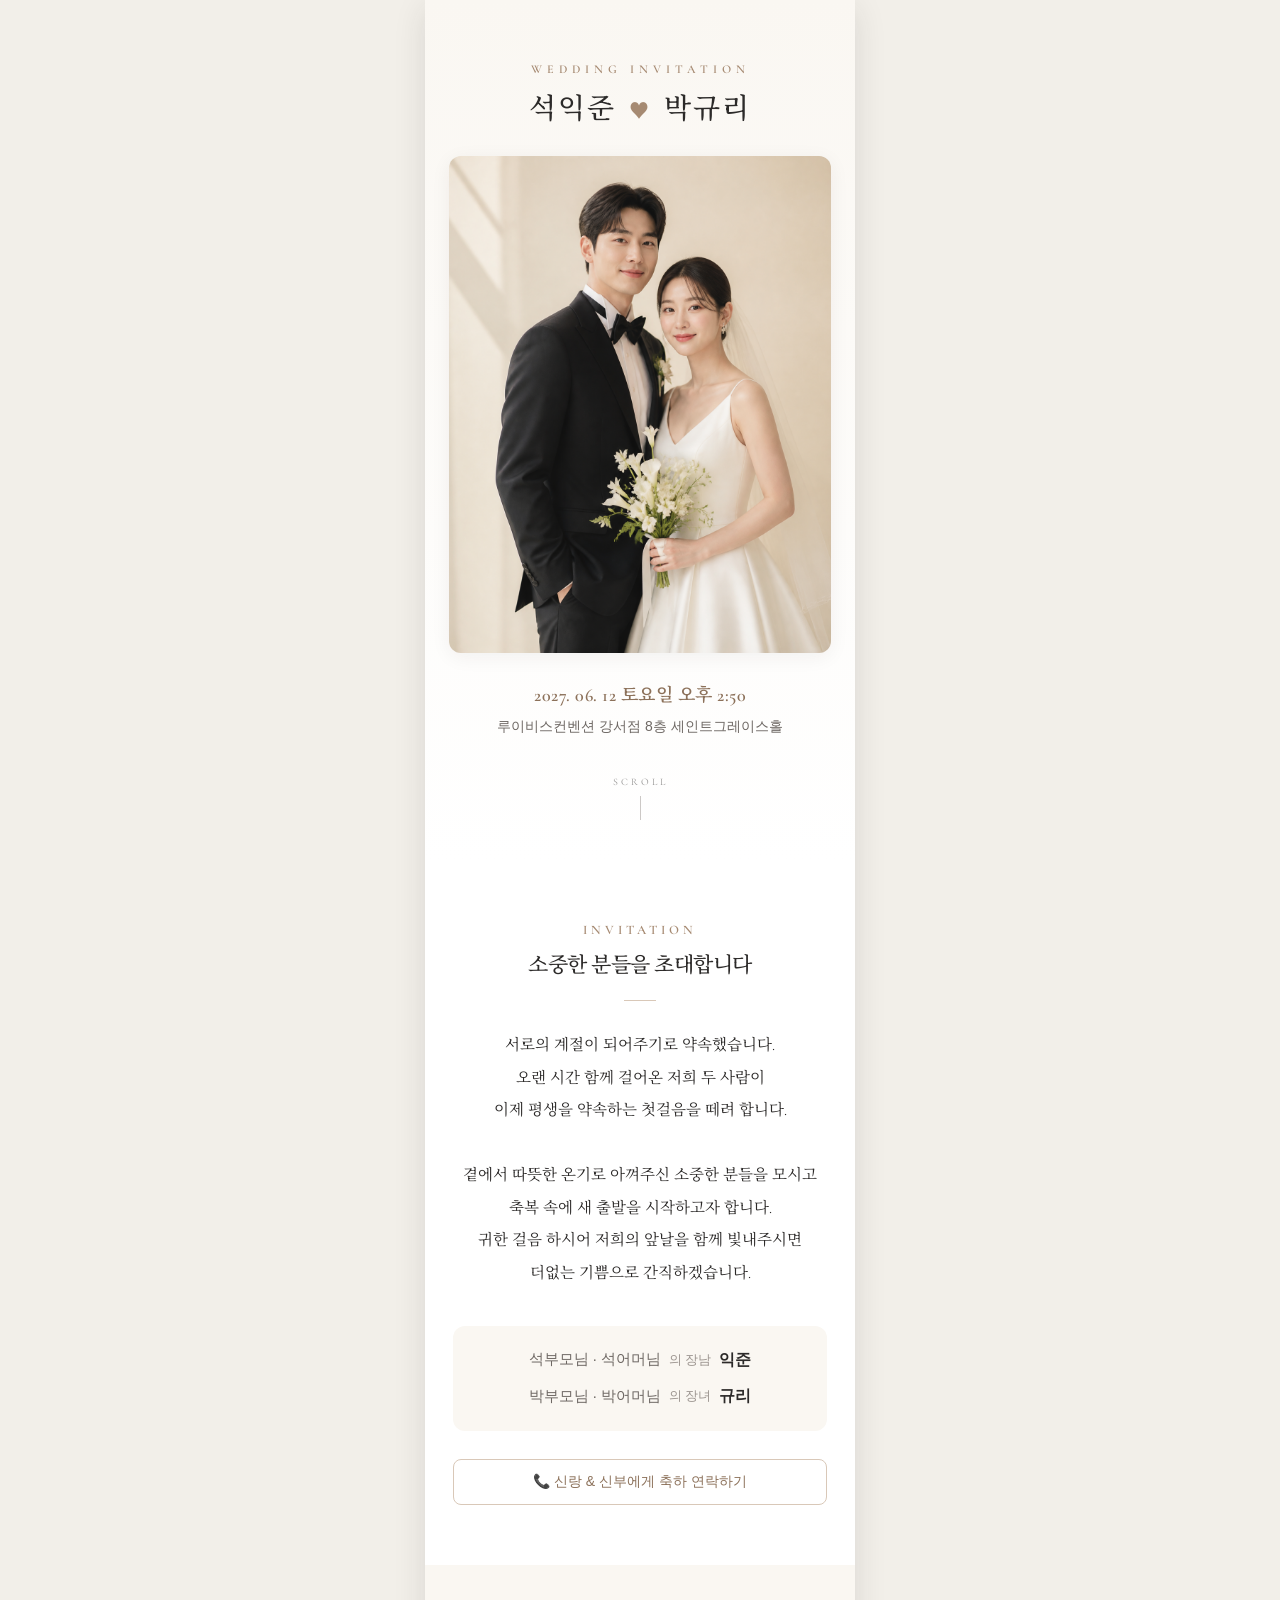
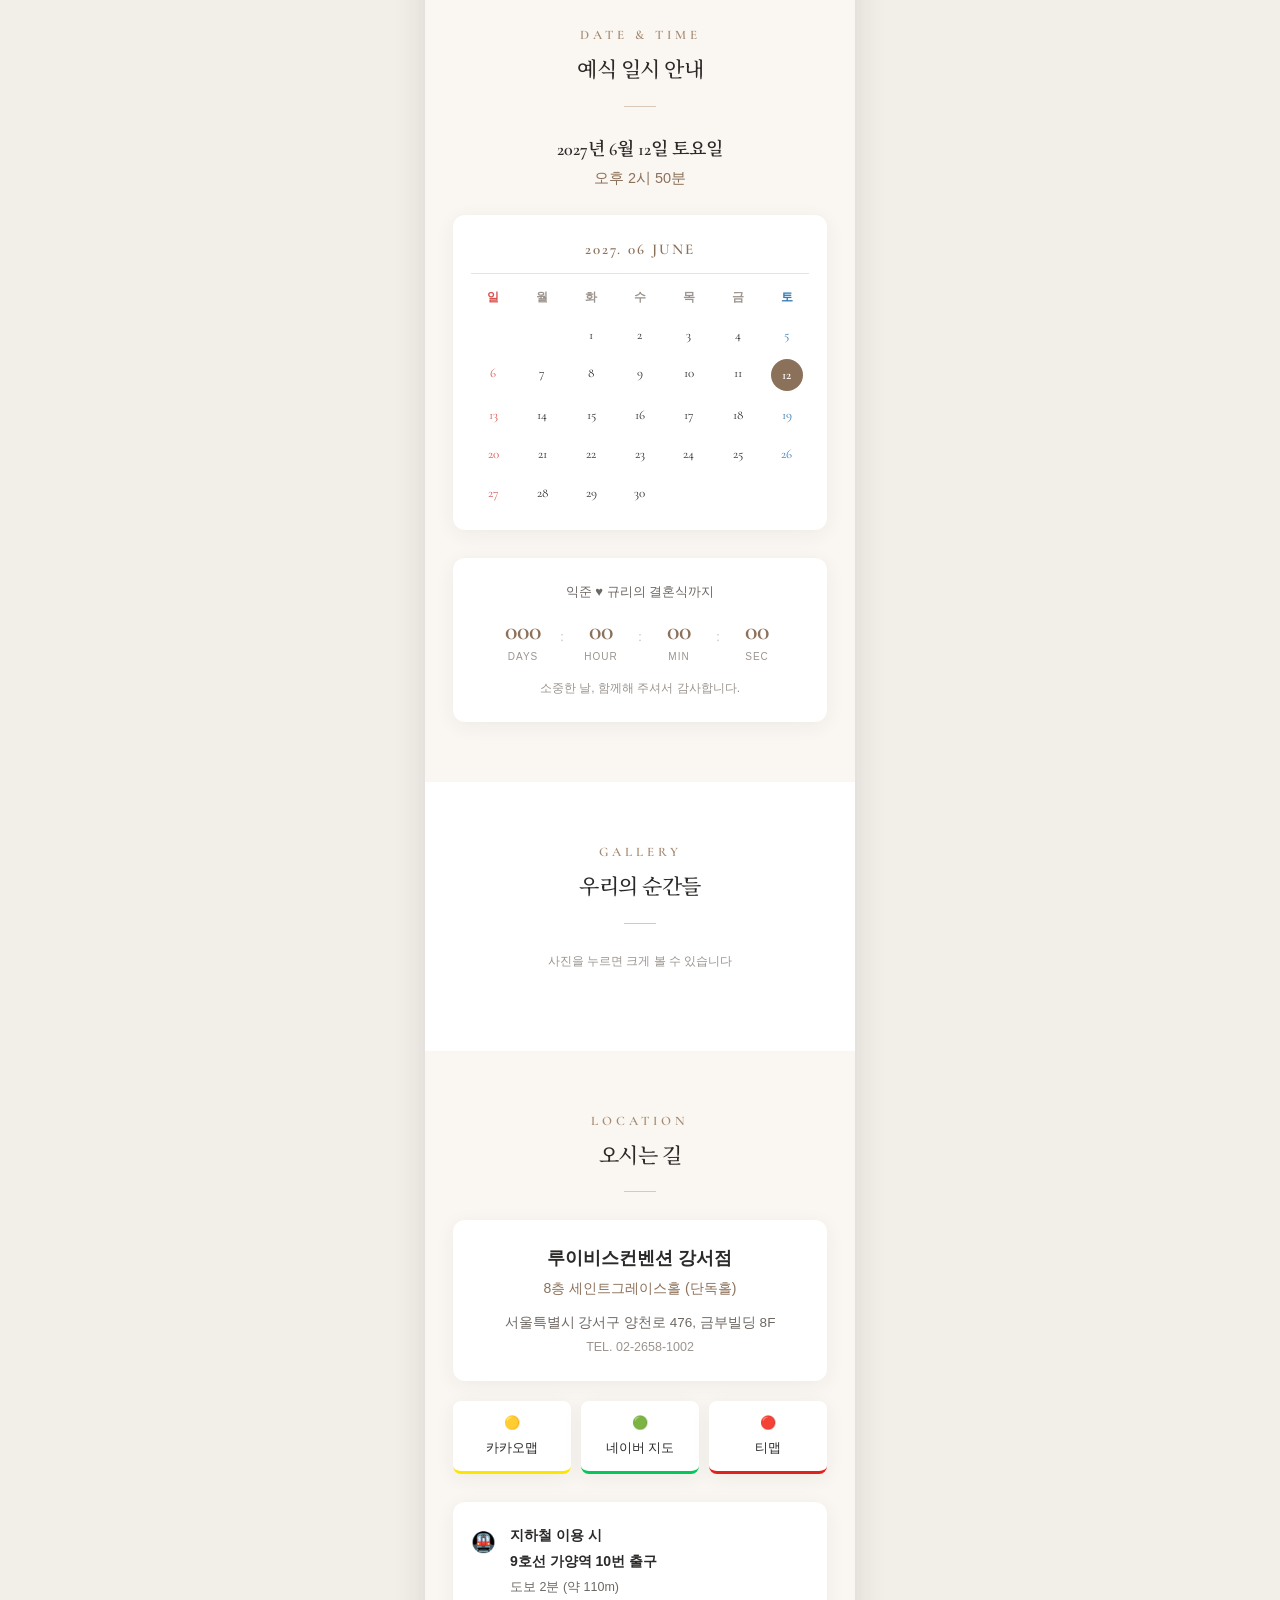
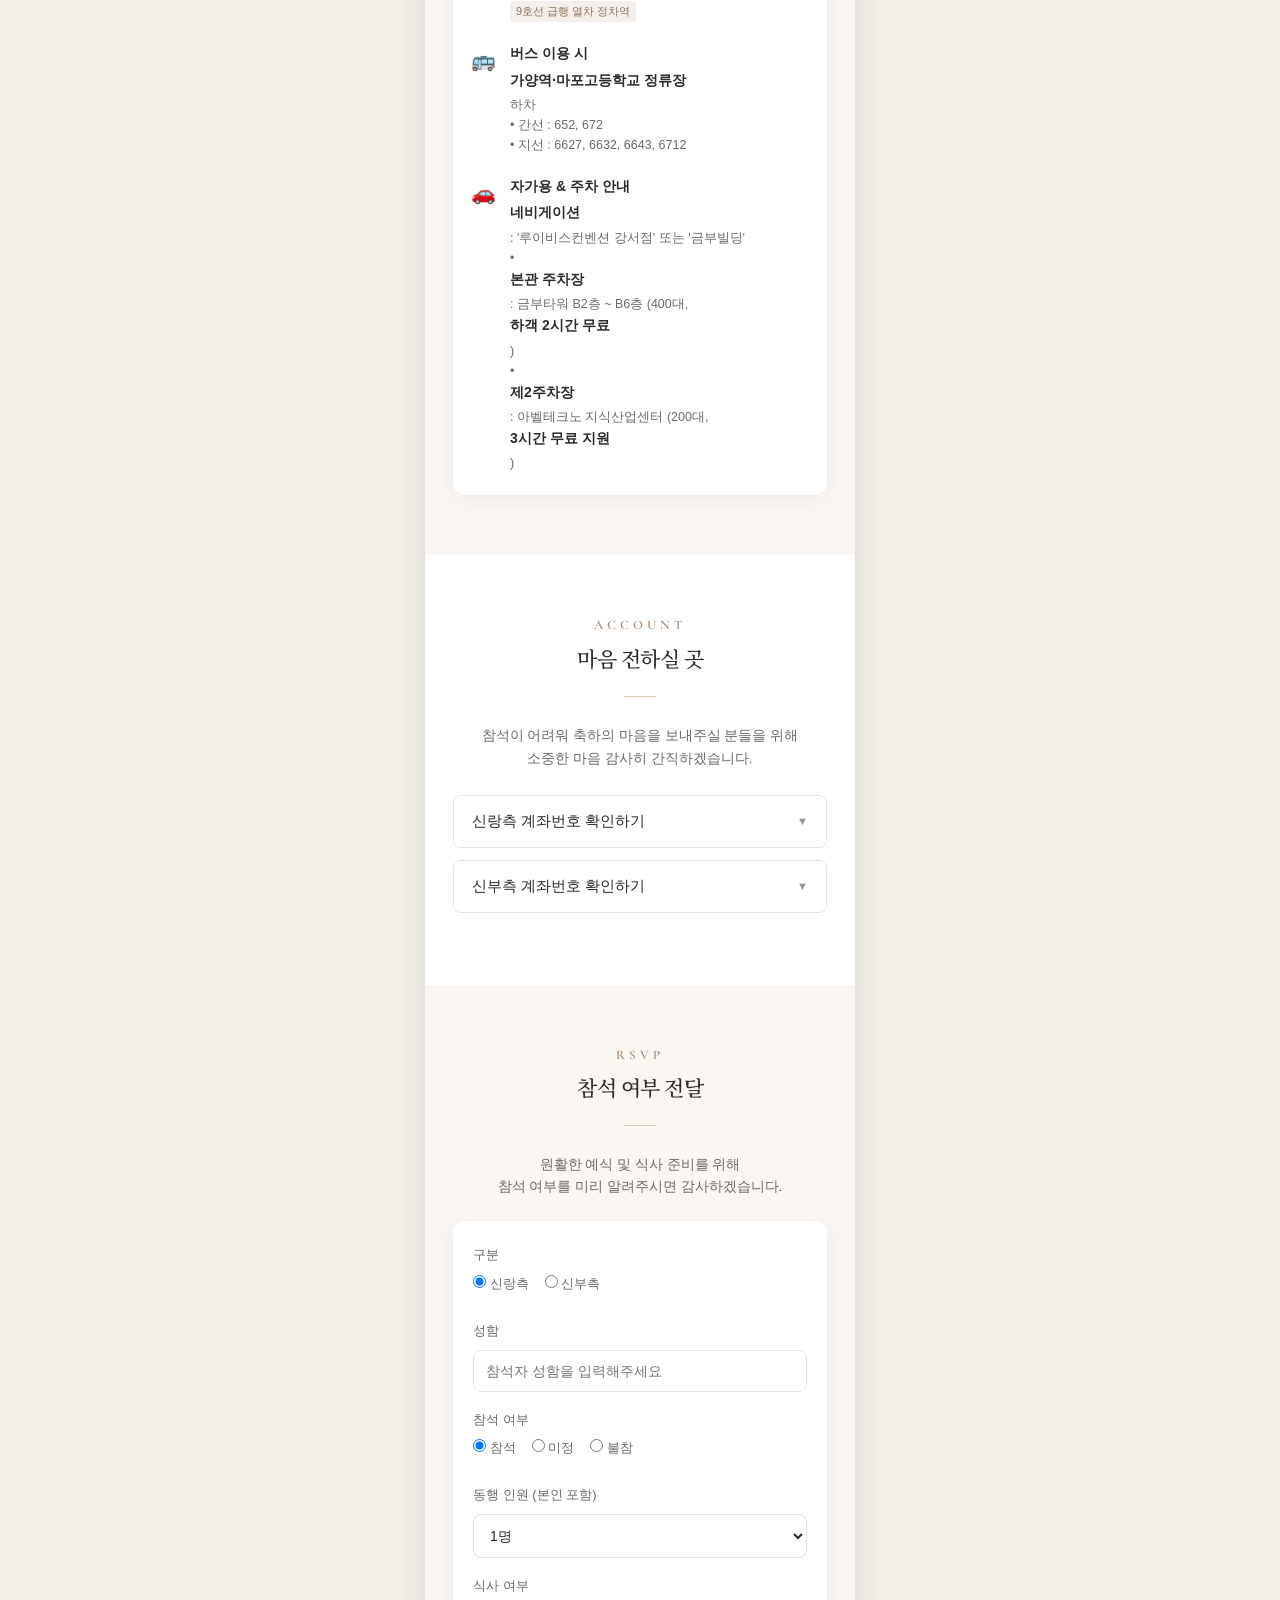
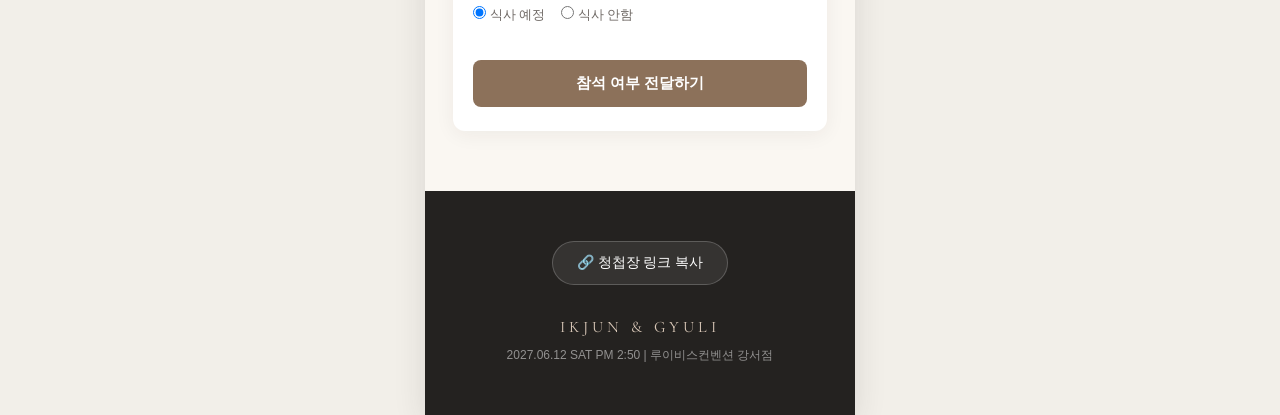
==== commit 5d10c7ac: "하객용 모바일 청첩장에서 관리자 사진 업데이트 버튼 완전 제거" ====
--- a/index.html
+++ b/index.html
@@ -19,14 +19,6 @@
   <link rel="stylesheet" href="style.css">
 </head>
 <body>
-
-  <!-- Floating Photo Manager Button -->
-  <div class="photo-admin-bar">
-    <button id="open-photo-manager-btn" class="photo-admin-btn" title="스튜디오 수정본 사진 바로 교체하기">
-      <span class="icon">📷</span>
-      <span class="text">사진 실시간 업데이트</span>
-    </button>
-  </div>
 
   <div class="mobile-wrapper">
 
@@ -418,52 +410,6 @@
     </div>
   </div>
 
-
-  <!-- MODAL 3: ⭐️ REAL-TIME PHOTO UPDATE MANAGER (규리 님 전용 사진 교체 모달) -->
-  <div id="photo-manager-modal" class="modal-overlay">
-    <div class="modal-card photo-admin-card">
-      <div class="modal-header">
-        <h3>📷 사진 실시간 업데이트 관리</h3>
-        <button class="modal-close" onclick="closePhotoManager()">✕</button>
-      </div>
-      <div class="modal-body">
-        <p class="admin-notice">
-          스튜디오 수정본 사진이 나오면 아래 버튼을 눌러 사진을 선택해 주세요.<br>
-          <strong>화면에 즉시 반영되어 모바일 청첩장 모습을 바로 확인하실 수 있습니다!</strong>
-        </p>
-
-        <!-- Cover Photo Upload -->
-        <div class="upload-slot-group">
-          <label class="slot-title">👑 메인 커버 사진 (1장)</label>
-          <div class="slot-row">
-            <div class="thumb-preview" id="thumb-cover">
-              <img src="images/cover.jpg" alt="커버 미리보기">
-            </div>
-            <div class="slot-controls">
-              <input type="file" id="input-cover" accept="image/*" class="file-input" onchange="previewImage(event, 'cover')">
-              <label for="input-cover" class="btn-file-select">사진 선택하기</label>
-            </div>
-          </div>
-        </div>
-
-        <hr class="admin-divider">
-
-        <!-- Gallery Photos Upload (1~8) -->
-        <div class="upload-slot-group">
-          <label class="slot-title">🖼️ 갤러리 사진 (최대 8장)</label>
-          <div class="gallery-upload-grid" id="gallery-upload-slots">
-            <!-- 8 upload slots generated by JS -->
-          </div>
-        </div>
-
-        <div class="admin-action-bar">
-          <button class="btn-admin-apply" onclick="applyPhotoChanges()">✨ 변경사항 화면에 반영하기</button>
-          <button class="btn-admin-reset" onclick="resetToDefaultPhotos()">기본값으로 되돌리기</button>
-        </div>
-      </div>
-    </div>
-  </div>
-
   <!-- TOAST NOTIFICATION -->
   <div id="toast-message" class="toast">계좌번호가 복사되었습니다.</div>
 
--- a/style.css
+++ b/style.css
@@ -39,36 +39,6 @@
   padding: 0;
 }
 
-/* Floating Photo Admin Button */
-.photo-admin-bar {
-  position: fixed;
-  top: 16px;
-  right: 16px;
-  z-index: 1000;
-}
-
-.photo-admin-btn {
-  background: rgba(44, 42, 41, 0.88);
-  color: #FFF;
-  border: 1px solid rgba(255, 255, 255, 0.2);
-  padding: 8px 14px;
-  border-radius: 24px;
-  font-size: 13px;
-  font-weight: 500;
-  display: flex;
-  align-items: center;
-  gap: 6px;
-  cursor: pointer;
-  box-shadow: var(--shadow-float);
-  backdrop-filter: blur(8px);
-  transition: all 0.2s ease;
-}
-
-.photo-admin-btn:hover {
-  background: var(--gold-dark);
-  transform: translateY(-2px);
-}
-
 /* Mobile Wrapper (Fixed 430px max width for authentic mobile view) */
 .mobile-wrapper {
   width: 100%;
